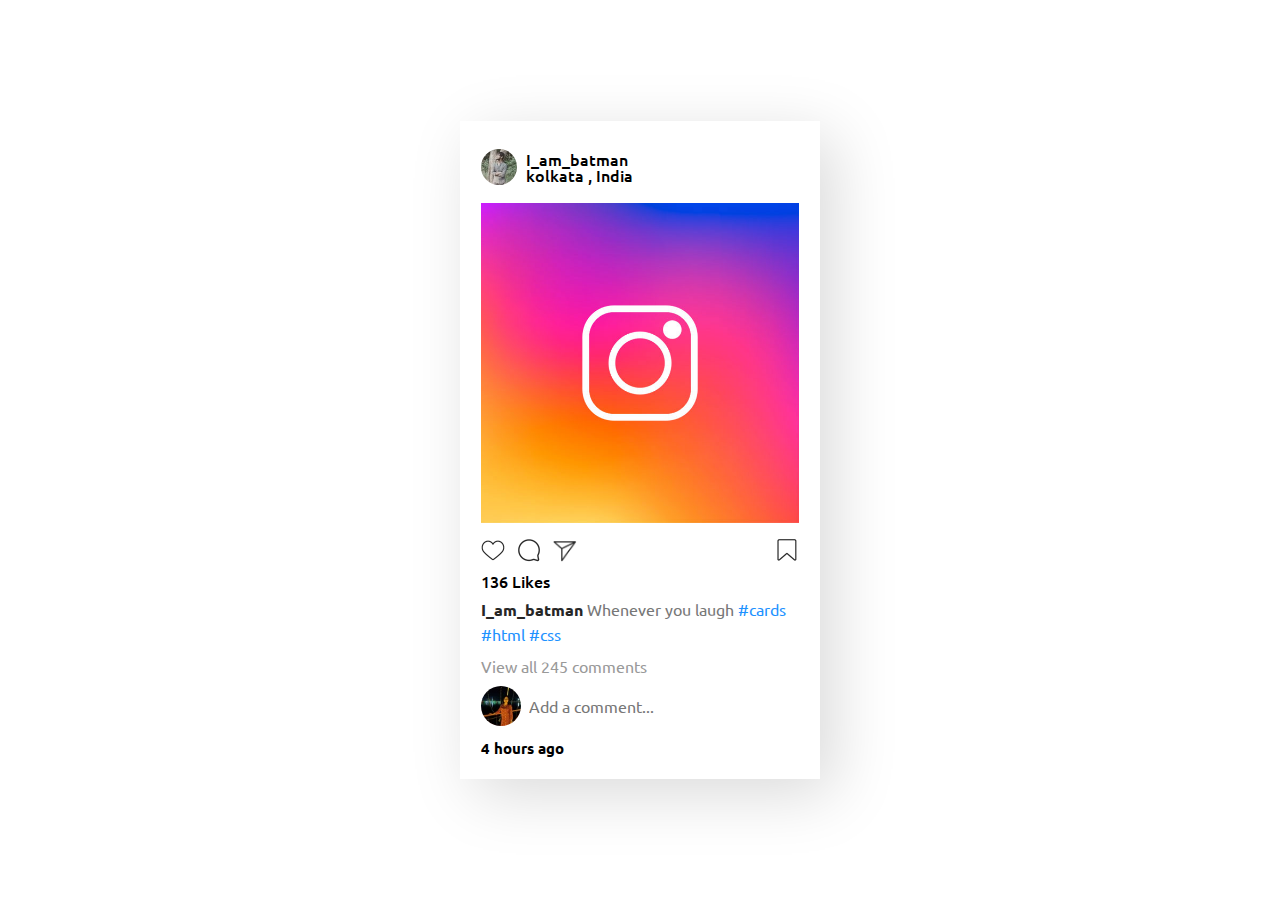
==== insta.html @ a327a294 "hey there" ====
<!DOCTYPE html>
<html lang="en">
<head>
    <meta charset="UTF-8">
    <meta http-equiv="X-UA-Compatible" content="IE=edge">
    <meta name="viewport" content="width=device-width, initial-scale=1.0">
    <title>Instagram post card </title>
    <link rel="stylesheet" type="text/css" href="insta.css">
</head>

<body>
    <div class="card">
        <div class="top">
            <div class="userDetails">
                <div class="Profile_img">
                    <img src="logoo.jpg" class="cover">
                </div>
                <h3>I_am_batman<br><span>kolkata , India</span></h3>
            </div>
            <div>
                <img src="dot.png" class="dot">
            </div>
        </div>
        <div class="imgBx">
            <img src="bg.jpg" class="cover">
        </div>
        <div class="actionBtns">
            <div class="left">
                <img src="heart.png" class="heart" onclick="likeButton()">
                <img src="comment.png">
                <img src="share.png">
            </div>
                <div class="right">
                    <img src="bookmark.png">
                
            </div>
        </div>
        <h4 class="likes">136 Likes</h4>
        <h4 class="message"><b>I_am_batman</b> Whenever you laugh <span>#cards</span> <span>#html</span> <span>#css</span></h4>
        <h4 class="comments">View all 245 comments</h4>
        <div class="addComments">
            <div class="userImg">
                <img src="profile2.jpg" class="cover">
            </div>
            <input type="text" class="text" placeholder="Add a comment...">
        </div>
        <h5 class="postTime">4 hours ago</h5>
    </div>
    <script>
        function likeButton(){
            let heart = document.querySelector('.heart');
            let likes = document.querySelector('.likes');
            if (heart.src.match("heart.png")){
                heart.src = "heart_red.png";
                likes.innerHTML = "liked by you and 136 others";


            }
            else{
                heart.src = "heart.png";
                likes.innerHTML = "136 likes";
            }
        }
    </script>
    
</body>
</html>
---- insta.css ----
@import url('https://fonts.googleapis.com/css2?family=Gloock&family=Source+Code+Pro&family=Ubuntu&display=swap');
*{
    margin: 0;
    padding: 0;
    box-sizing: border-box;
    font-family:"Ubuntu", sans-serif;

}
body
{
    display: flex;
    justify-content: center;
    align-items:center;
    min-height: 100vh;
    background-color: #fff;
}
.card
{
    position: relative;
    width: 360px;
    min-height: 400px;
    background-color: #fff;
    box-shadow: 14px 15px 60px rgba(0,0,0,0.15);
    padding: 21px;
    
}
.card .top
{
    display: flex;
    justify-content: space-between;
    align-items: center;
}
.card .top .userDetails
{
    display: flex;
    align-items: center;
}
.card .top .userDetails .Profile_img
{
    position: relative;
    width: 36px;
    height: 36px;
    border-radius: 50%;
    overflow: hidden;
    margin-right: 9px;

}

.cover
{
    position: absolute;
    top: 0;
    left: 0;
    width: 100%;
    height: 100%;
    object-fit: cover;

}
.card .top .userDetails h3
{
    font-size: 16px;
    color: black;
    font-weight: 500;
    line-height: 1em;

}
.card .top .userDetails h3 span
{
    font-size: 0.75e;

}
.dot
{
    transform: scale(0,6);
    cursor: pointer;
}
.imgBx
{
    position: relative;
    width: 100%;
    height: 320px;
    margin: 10px 0 15px;
}
.actionBtns
{
    display: flex;
    justify-content: space-between;
    align-items: center;

}
.actionBtns img
{
    max-width: 24px;
    cursor: pointer;
}
.actionBtns .left img
{
    margin-right: 8px;
}
.likes
{
    font-weight: 500;
    margin-top: 5px;
    font-size: 16px;
    color: black;
}
.message
{
    font-weight: 400;
    margin-top: 5px;
    color: #777;
    line-height: 1.5em;
}
.message b
{
    color: #262626;

}
.message span
{
    color: #1d92ff;
    cursor: pointer;
}
.comments
{
    margin-top: 10px;
    font-weight: 400;
    color: #999;
}
.addComments
{
    display: flex;
    align-items: center;
    margin-top: 10px;
}
.addComments .userImg
{
    position: relative;
    min-width: 40px;
    height: 40px;
    border-radius: 50%;
    overflow: hidden;
    margin-right: 8px;
}
.text
{
    width: 100%;
    border: none;
    outline: none;
    font-weight: 400;
    font-size: 16px;
    color: #262626;
}
.text::placeholder
{
    color: #777;
}
.postTime
{
    margin-top: 4%;
    font-size: 15px;
}
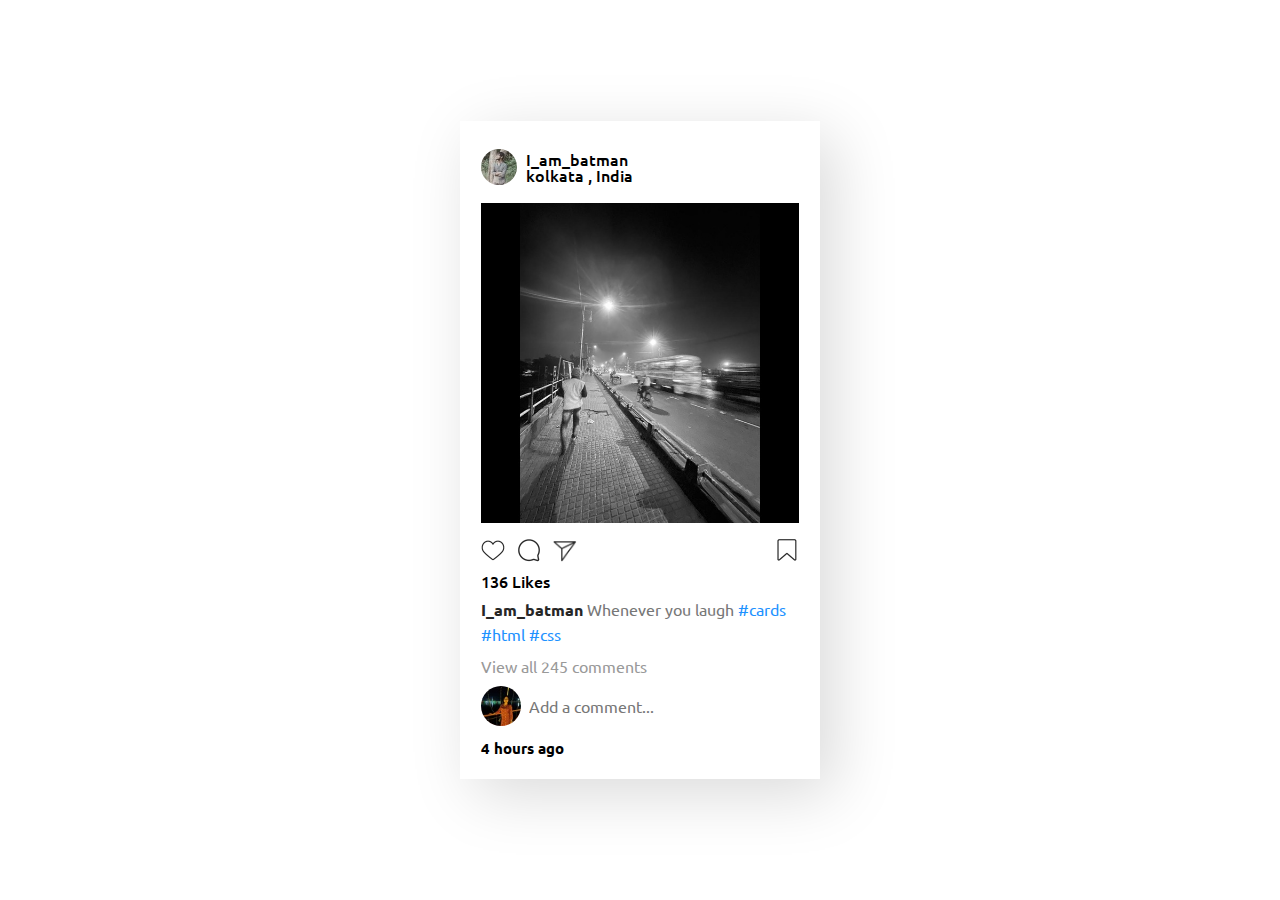
==== commit 5647e9e5: "profile img change" ====
--- a/insta.html
+++ b/insta.html
@@ -22,7 +22,7 @@
             </div>
         </div>
         <div class="imgBx">
-            <img src="bg.jpg" class="cover">
+            <img src="resize.jpg" class="cover">
         </div>
         <div class="actionBtns">
             <div class="left">
